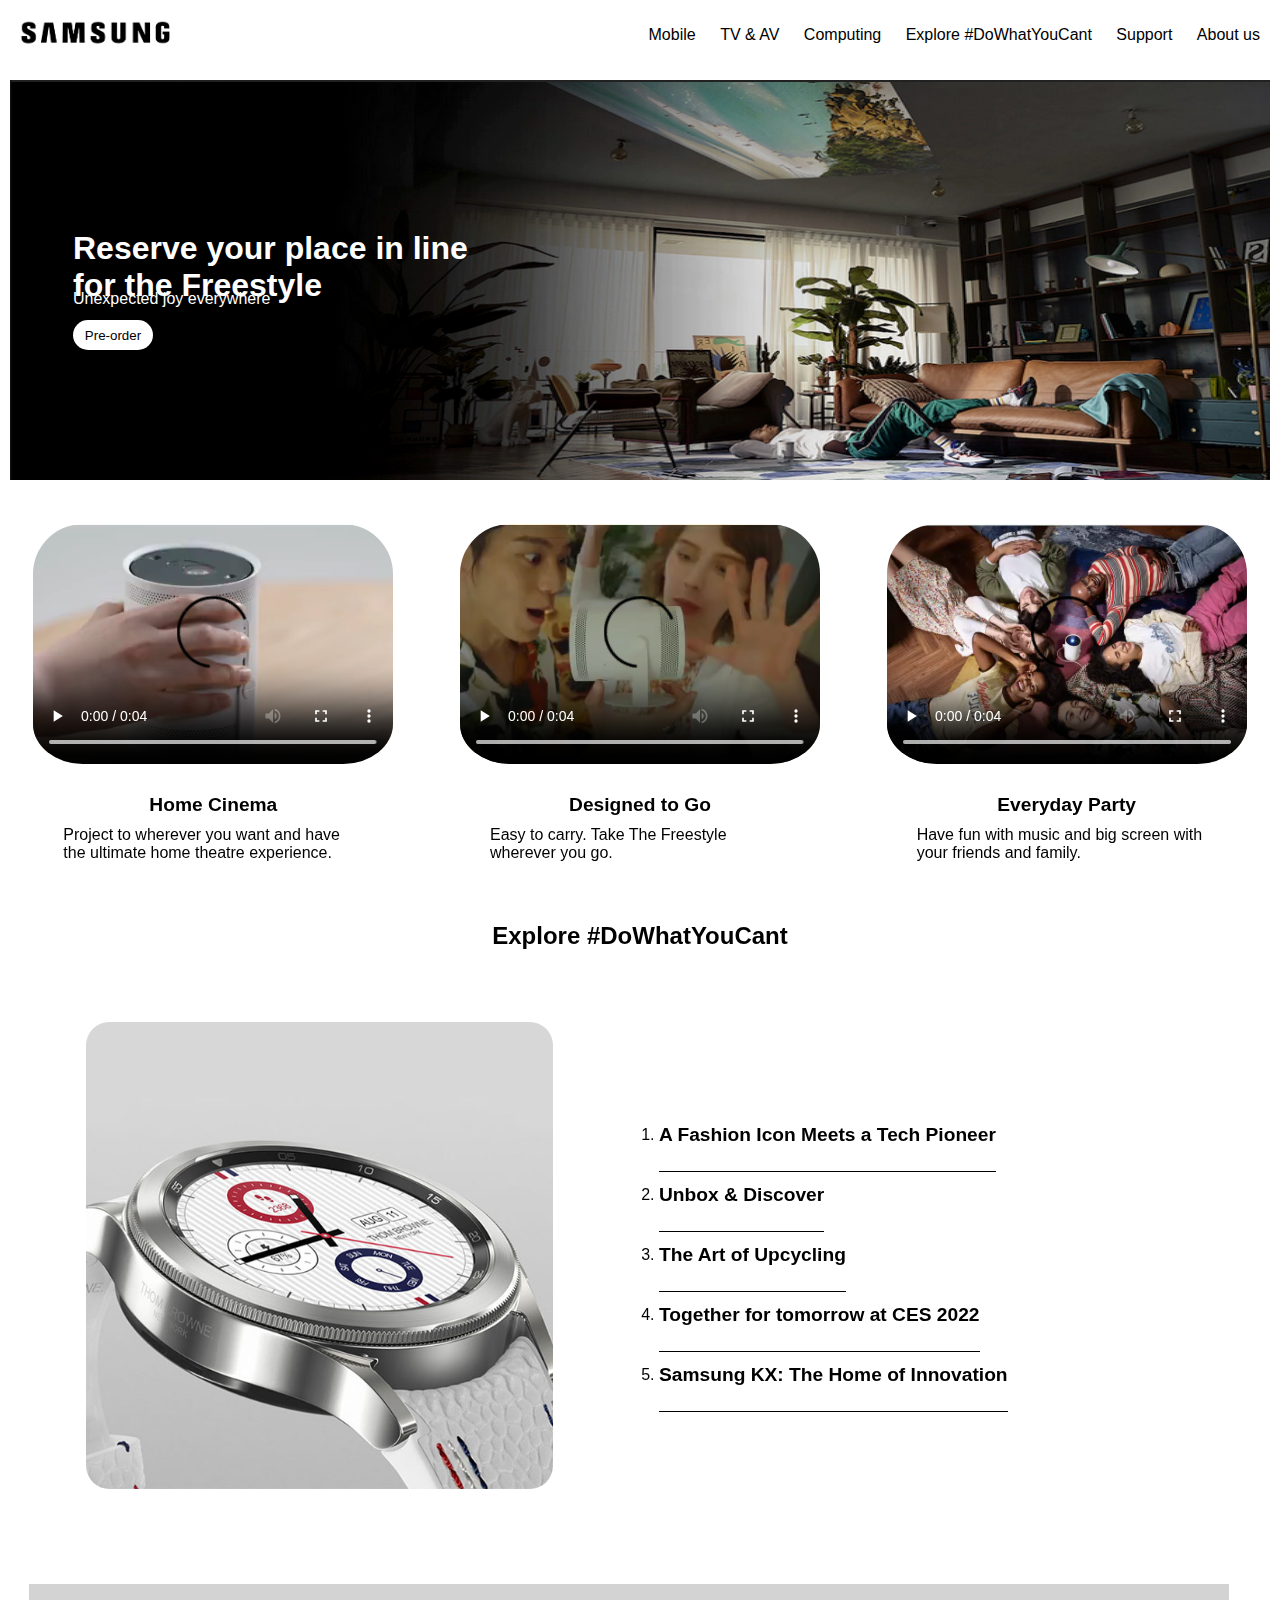
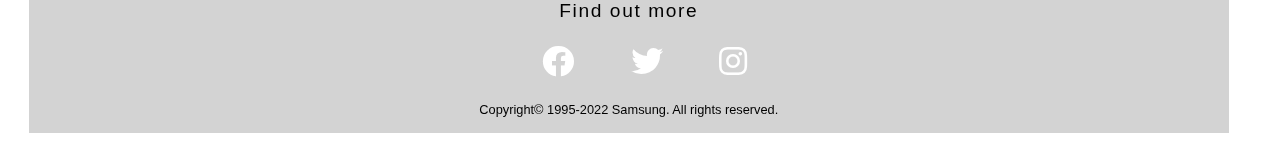
==== index.html @ c3f85ea2 "Agregano pagina por primera vez" ====
<!DOCTYPE html>
<html lang="en">
  <head>
    <meta charset="UTF-8" />
    <meta http-equiv="X-UA-Compatible" content="IE=edge" />
    <meta name="viewport" content="width=device-width, initial-scale=1.0" />
    <link rel="stylesheet" href="css/style.css" />
    <!--Font Awesome-->
    <link
      rel="stylesheet"
      href="https://cdnjs.cloudflare.com/ajax/libs/font-awesome/5.15.4/css/all.min.css"
      integrity="sha512-1ycn6IcaQQ40/MKBW2W4Rhis/DbILU74C1vSrLJxCq57o941Ym01SwNsOMqvEBFlcgUa6xLiPY/NS5R+E6ztJQ=="
      crossorigin="anonymous"
      referrerpolicy="no-referrer"
    />
<!--Google Font-->
    <link href="https://fonts.googleapis.com/css2?family=Open+Sans:wght@300;400;700&display=swap" rel="stylesheet">

    <!-- Fav Icon-->
    <link
      rel="shortcut icon"
      href="images/favicon_samsung.png"
      type="image/x-icon"
    />
    <title>Samsung UK</title>
  </head>
  <body>
    <!--Header-->
    <header>
        <a href="index.html">
          <img
            src="images/samsung_logo.png"
            alt="samsung logo"
        /></a>
      </p>
      <!--Nav Bar-->
      <nav>
        <ul> 
          <li><a href="../pages/mobile.html" target="_blank">Mobile</a></li>
          <li><a href="../pages/TV&AV.html " target="_blank">TV & AV</a></li>
          <li><a href="../pages/computing.html" target="_blank">Computing</a></li>
          <li><a href="../pages/explore.html" target="_blank">Explore #DoWhatYouCant</a></li>
          <li><a href="../pages/support.html" target="_blank">Support</a></li>
          <li><a href="../pages/aboutus.html" target="_blank">About us</a></li>
        </ul>
      </nav>
    </header>
    <!--Main content-->
    <main>
      <section class="hero__image">
         <img class="kv_img"
          src="images/Main_KV_Home.png"
          alt="The Freestyle projects a film on
        the ceiling of a man's living room. He watches the film laying down on the
        floor"
        />
        <h1>Reserve your place in line <br> for the Freestyle</h1>
        <p>Unexpected joy everywhere</p>
        <button> <a href="#" target="_blank">Pre-order</a></button>
      </section>
    <!--Section 2-->
    <section>
      <div id="cards">
        <div class="card">
          <video controls autoplay loop class="img-card">
            <source src="videos/The-freestyle-Home1.mp4" alt="freestyle video">
          </video>
          <h3>Home Cinema</h3>
          <p>Project to wherever you want and have the ultimate
            home theatre experience.</p>
        </div>
        <div class="card">
          <video controls autoplay loop class="img-card">
          <source src="videos/The-freestyle-Home.mp4" alt="freestyle image 2"> <code>video</code>
        </video>
          <h3>Designed to Go</h3>
          <p>Easy to carry. Take The Freestyle wherever you go.</p>
        </div>
        <div class="card">
          <video controls autoplay loop class="img-card">
            <source src="videos/The-freestyle-Home3.mp4" alt="freestyle image 3"> 
          </video>
          <h3>Everyday Party</h3>
          <p>Have fun with music and big screen with
            your friends and family.</p>
        </div>
      </div>
    </section>

     <!--Section 3-->
    <section class="galaxy-watch_title" id="galaxy-watch">
      <h2>Explore #DoWhatYouCant</h2>
<div class="row">
  <div class="col galaxy-watch_section">
    <img class="galaxy_img"
      src="images/Galaxy_watch.jpg"
      alt="Galaxy watch"
    />
</div>
        <div class=" col galaxy-watch_list">
          <div class="row">
            <ol>
              <li><a href="#">A Fashion Icon Meets a Tech Pioneer</a></li>
              <li><a href="#">Unbox & Discover</a></li>
              <li><a href="#">The Art of Upcycling</a></li>
              <li><a href="#">Together for tomorrow at CES 2022</a></li>
              <li><a href="#">Samsung KX: The Home of Innovation</a></li>
            </ol>
          </div>
        </div>
      </div>
    </section>
  </main>
      <!--Footer-->
      <footer class="col footer">
        <div class="footer-conteiner">
          <h3>Find out more</h3>
          <a href="#" target="blank"><i class="fab fa-facebook"></i></a>
          <a href="#" target="blank"><i class="fab fa-twitter"></i></i></a>
          <a href="#"target="blank"><i class="fab fa-instagram"></i></i></a>
          <p>Copyright© 1995-2022 Samsung. All rights reserved.</p>
        </div>
        <div class="copyright-text">
        
        </div>
    </footer>
  </body>
</html>
---- css/style.css ----
* {
  margin: 0;
  padding: 0%;
  box-sizing: border-box;
}

html {
  font-size: 62, 5%;
}

body {
  font-family: "Open+Sans", sans-serif;
}

header a img {
  width: 150px;
  height: 100x;
  margin: 10px;
}

header {
  display: flex;
  align-items: center;
  justify-content: space-between;
  padding: 10px;
  position: relative;
}

nav ul li {
  display: inline-block;
  padding: 10px;
  list-style: none;
  line-height: 30px;
}

nav ul li a {
  color: black;
  text-decoration: none;
}

nav ul li a:hover {
  font-weight: bold;
}

.hero__image {
  position: relative;
  margin: 10px;
  padding-bottom: 20px;
}

.kv_img {
  width: 100%;
  height: 400px;
}

.hero__image h1 {
  position: absolute;
  font-weight: 700;
  color: white;
  font-style: 2rem;
  top: 150px;
  left: 5%;
}
.hero__image p {
  position: absolute;
  font-style: 1rem;
  color: white;
  top: 210px;
  left: 5%;
}

.hero__image button {
  position: absolute;
  top: 240px;
  left: 5%;
  width: 80px;
  height: 30px;
  font-weight: 800;
  font-family: "open-sans", sans-serif;
  border-radius: 40px;
  border: none;
  background-color: white;
  transition: all 0.5s ease;
}

.hero__image button a {
  font-weight: normal;
  color: black;
  list-style: none;
  text-decoration: none;
}
.hero__image button a:hover {
  font-weight: 800;
  color: white;
}

.hero__image button:hover {
  background-color: #505050;
}

#cards {
  display: flex;
  justify-content: space-around;
  padding-bottom: 50px;
}
.card {
  display: flex;
  flex-direction: column;
  align-items: center;
  align-content: space-around;
  margin: 10px;
  width: 300px;
}

.img-card {
  width: 360px;
  height: 250px;
  object-fit: cover;
  border-radius: 50px;
  overflow: hidden;
  padding-bottom: 10px;
}

.card h3 {
  font-family: "Open+Sans", sans-serif;
  font-weight: 700;
  font-size: 1.2em;
  padding-top: 20px;
  padding-bottom: 10px;
}

.card h3 p {
  font-family: "Open+Sans", sans-serif;
  font-weight: 100;
  font-size: 1em;
  text-align: center;
  text-align: justify;
}

/* section 3 */

.galaxy-watch_title h2 {
  text-align: center;
  padding-bottom: 5px;
  vertical-align: middle;
}

.galaxy-watch_section {
  display: flex;
  position: relative;
  height: 600px;
  padding: 0.5em;
}

.galaxy_img {
  height: 80%;
  border-radius: 5%;
  animation: from-left 4s ease;
}

.galaxy-watch_list {
  flex-direction: column;
  line-height: 60px;
  padding-left: 20px;
}

ol li a {
  position: absolute;
  align-items: flex-start;
  text-decoration: none;
  color: black;
  font-weight: 600;
  font-size: 1.2em;
}

ol li a:hover {
  font-weight: lighter;
}
.row {
  display: flex;
  justify-content: space-between;
  align-items: center;
}

.col {
  width: 100%;
  flex-direction: column;
  flex-wrap: nowrap;
  align-content: center;
  justify-content: center;
  align-items: center;
}

.row li a {
  padding-bottom: 6px;
  border-bottom: solid 0.5px black;
}

/* ANIMATION */
@keyframes from-left {
  0% {
    opacity: 0;
    transform: translateX(-80px);
  }
  100% {
    opacity: 1;
    transform: translateX(0px);
  }
}

/* Footer */

.footer {
  width: 1200px;
  background-color: lightgray;
  padding-top: 0em;
  text-align: center;
  padding: 1rem;
  margin: 1.8rem;
}

.footer h3 {
  letter-spacing: 0.1rem;
  text-align: center;
  padding-bottom: 0.8rem;
  font-family: "Open+Sans", sans-serif;
  font-size: 1.2rem;
  font-weight: 500;
}
.footer a i {
  color: white;
  font-size: 2em;
  margin-left: 1em;
  align-items: center;
  padding: 10px;
}

.footer p {
  text-align: center;
  font-weight: lighter;
  font-size: 0.8em;
  padding-top: 15px;
}

.footer-conteiner i:hover {
  color: #202020;
}

/*  Explore page*/

.title_explore {
  text-align: center;
  font-weight: 500;
  margin: 1rem;
  padding: 1.5rem;
  font-size: 1.5rem;
}

.grid_deals {
  display: grid;
  background-color: #efefef;
  grid-template-areas:
    "Big_Tile Products Watch"
    "Big_Tile Home_appliences Soundbar";
  grid-template-columns: 2fr 1fr 1fr;
  grid-template-rows: 2fr 1fr;
  border-radius: 10px;
  height: 550px;
  margin: 40px;
  justify-items: center;
  align-items: center;
}
section .grid_deals {
  padding: 2rem;
}

.grid_units {
  padding: 5px;
  justify-self: center;
}

.grid_units:hover {
  -webkit-transform: scale(1.2);
  transform: scale(1.2);
}

#Big_Tile {
  grid-area: Big_Tile;
}

#Big_Tile .grid_title {
  padding-top: 3rem;
}

#Products {
  grid-area: Products;
}

#Watch {
  grid-area: Watch;
}

#Home_appliences {
  grid-area: Home_appliences;
}

#Soundbar {
  grid-area: Soundbar;
}

#Big_Tile img {
  width: 500px;
  border-radius: 5px;
}

.grid_title {
  text-align: center;
  text-decoration: none;
  font-weight: 700;
  font-size: 0.9rem;
}
/* PAGE support */

.contactus_form {
  width: 400px;
  padding: 10px;
  margin: auto;
  font-family: "Open+Sans", sans-serif;
  border-radius: 2px;
  background-color: #efefef;
}

.contactus_form h3 {
  font-size: 1.5rem;
  margin-bottom: 15px;
  font-weight: 700;
  padding-top: 10px;
  text-align: center;
}

.form-group {
  width: 100%;
  padding: 10px;
  margin-bottom: 5px;
}

.contactus_form p {
  padding: 15px 10px 0px 0px;
  margin-bottom: 5px;
}

.form_unit {
  padding: 10px 10px 10px 0px;
  margin-bottom: 5px;
}

.support_title h1 {
  text-align: center;
  padding: 3rem;
}

.button_item {
  padding: 0.4rem 0.6rem;
  background-color: #202020;
  color: white;
  border-radius: 4px;
  font-size: 0.8rem;
  transition: all 0.5s ease;
}

.button_item:hover {
  background-color: white;
  color: black;
}

/* ABOUT US*/

.container_aboutus {
  margin: 15px;
  padding: 10px;
}
.container_aboutus h1 {
  padding-bottom: 2rem;
}

.container_history {
  padding: 0.5rem;
  margin: 0.5rem;
  background-color: #d6eaf8;
}

.history_title {
  text-align: center;
  padding-bottom: 0.5rem;
  font-family: "Open+Sans", sans-serif;
}
.table_aboutus {
  padding-top: 3rem;
}

.us_items ul li {
  padding-bottom: 1rem;
}

table tr th {
  color: #2874a6;
}

/*Mobile*/

.container_carrousel {
  position: relative;
  margin: 20px;
  padding-bottom: 20px;
}

.kv_s22 {
  width: 100%;
}
.description {
  z-index: 1;
  position: absolute;
  top: 20%;
  right: 10%;
}

.preorder_button a {
  font-weight: normal;
  list-style: none;
  text-decoration: none;
  color: white;
}
.preorder_button {
  text-decoration: none;
  border: none;
  width: 100px;
  height: 35px;
  border-radius: 80px;
  background-color: black;
  transition: all 0.5s ease;
}

.preorder_button:hover {
  background-color: white;
  color: black;
}
.preorder_button a:hover {
  background-color: white;
  color: black;
}

.learnmore_button a {
  font-size: 0.9rem;
  font-weight: 600;
  color: black;
  background-color: transparent;
  text-decoration: underline;
}

.learnmore_button {
  text-decoration: none;
  border: none;
  padding-right: 3px;
}

.learnmore_button a:hover {
  font-weight: 900;
  background-color: white;
}

.description h1 {
  padding-bottom: 15px;
}

.description p {
  padding-bottom: 20px;
  font-weight: lighter;
}

/*TV SECTION*/

.tv_cards_container {
  display: flex;
  justify-content: space-around;
  margin: 20px;
  overflow: hidden;
}

.tv_cards {
  display: flex;
  flex-direction: column;
  align-content: space-around;
  margin: 20px;
  width: 350px;
  height: 450px;
  border: 1px solid grey;
  overflow: hidden;
  border-radius: 20px;
}

.tv_img_card:hover {
  -webkit-transform: scale(1.3);
  transform: scale(1.3);
}

.tv_img_card {
  object-fit: cover;
}

.tv_cards_container p {
  z-index: 1;
  text-align: center;
  color: white;
}

p .colour_change {
  color: black;
}
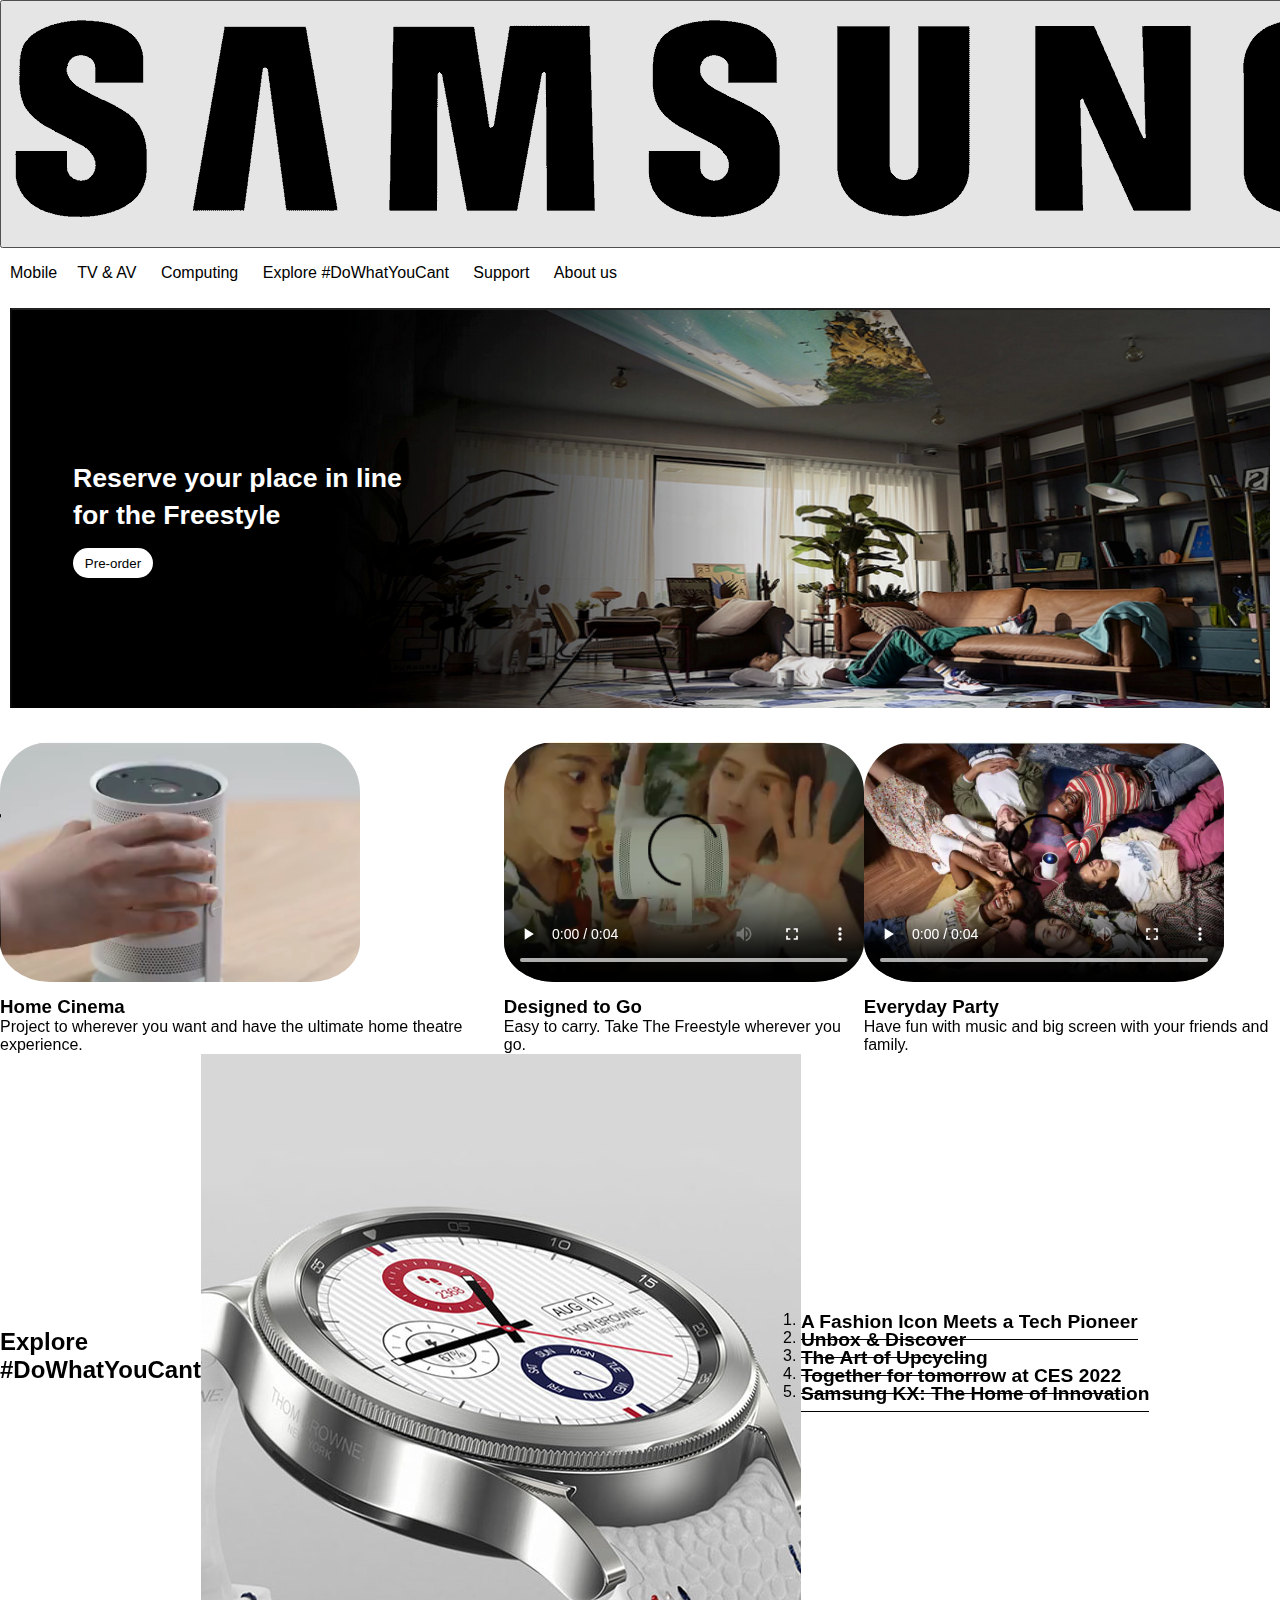
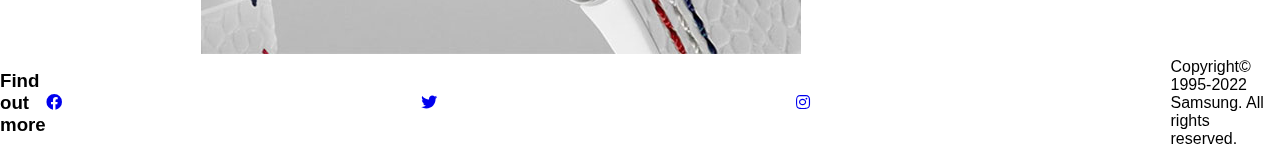
==== commit 589b42e9: "boostrap aplicado" ====
--- a/index.html
+++ b/index.html
@@ -5,6 +5,8 @@
     <meta http-equiv="X-UA-Compatible" content="IE=edge" />
     <meta name="viewport" content="width=device-width, initial-scale=1.0" />
     <link rel="stylesheet" href="css/style.css" />
+    <!-- CSS only -->
+<link href="https://cdn.jsdelivr.net/npm/bootstrap@5.1.3/dist/css/bootstrap.min.css" rel="stylesheet" integrity="sha384-1BmE4kWBq78iYhFldvKuhfTAU6auU8tT94WrHftjDbrCEXSU1oBoqyl2QvZ6jIW3" crossorigin="anonymous">
     <!--Font Awesome-->
     <link
       rel="stylesheet"
@@ -26,42 +28,68 @@
   </head>
   <body>
     <!--Header-->
+    <!--<div class="container">
+      <div class="row">
+        <div class="col-sm-4">
     <header>
         <a href="index.html">
           <img
             src="images/samsung_logo.png"
             alt="samsung logo"
         /></a>
-      </p>
-      <!--Nav Bar-->
-      <nav>
-        <ul> 
-          <li><a href="../pages/mobile.html" target="_blank">Mobile</a></li>
-          <li><a href="../pages/TV&AV.html " target="_blank">TV & AV</a></li>
-          <li><a href="../pages/computing.html" target="_blank">Computing</a></li>
-          <li><a href="../pages/explore.html" target="_blank">Explore #DoWhatYouCant</a></li>
-          <li><a href="../pages/support.html" target="_blank">Support</a></li>
-          <li><a href="../pages/aboutus.html" target="_blank">About us</a></li>
-        </ul>
+      </div>-->
+<!--Nav Bar boostrap-->
+      <nav class="navbar navbar-expand-lg navbar-light" class="col-sm-4">
+          <button class="navbar-toggler" type="button" data-bs-toggle="collapse" data-bs-target="#navbarSupportedContent">
+            <span class="navbar-toggler-icon" href="index.html">
+              <img
+                src="images/samsung_logo.png"
+                alt="samsung logo"
+            /></span>
+          </button>
+          <div class="collapse navbar-collapse" id="navbarSupportedContent">
+            <ul class="navbar-nav me-auto mb-2 mb-lg-0">
+              <li class="nav-item">
+                <a class="nav-link" href="../pages/mobile.html">Mobile</a>
+              <li class="nav-item">
+                <a class="nav-link" href="../pages/TV&AV.html">TV & AV</a>
+              </li>
+              <li class="nav-item">
+                <a class="nav-link" href="../pages/computing.html">Computing</a>
+              </li>
+              <li class="nav-item">
+                <a class="nav-link" href="../pages/explore.html">Explore #DoWhatYouCant</a>
+              </li>
+              <li class="nav-item">
+                <a class="nav-link" href="../pages/support.html">Support</a>
+              </li>
+              <li class="nav-item">
+                <a class="nav-link" href="../pages/aboutus.html">About us</a>
+              </li>
+
+            </ul>
+          </div>
+        </div>
       </nav>
+    </div>
+    </div>
     </header>
     <!--Main content-->
     <main>
       <section class="hero__image">
-         <img class="kv_img"
+         <img class="kv_img" class="img-fluid"
           src="images/Main_KV_Home.png"
           alt="The Freestyle projects a film on
         the ceiling of a man's living room. He watches the film laying down on the
         floor"
         />
-        <h1>Reserve your place in line <br> for the Freestyle</h1>
-        <p>Unexpected joy everywhere</p>
+        <h1><small>Reserve your place in line <br> for the Freestyle</small></h1>
         <button> <a href="#" target="_blank">Pre-order</a></button>
       </section>
     <!--Section 2-->
-    <section>
-      <div id="cards">
-        <div class="card">
+    <section class="container">
+        <div class="row">
+        <div class="col-sm-4">
           <video controls autoplay loop class="img-card">
             <source src="videos/The-freestyle-Home1.mp4" alt="freestyle video">
           </video>
@@ -69,14 +97,14 @@
           <p>Project to wherever you want and have the ultimate
             home theatre experience.</p>
         </div>
-        <div class="card">
+        <div class="col-sm-4">
           <video controls autoplay loop class="img-card">
           <source src="videos/The-freestyle-Home.mp4" alt="freestyle image 2"> <code>video</code>
         </video>
           <h3>Designed to Go</h3>
           <p>Easy to carry. Take The Freestyle wherever you go.</p>
         </div>
-        <div class="card">
+        <div class="col-sm-4">
           <video controls autoplay loop class="img-card">
             <source src="videos/The-freestyle-Home3.mp4" alt="freestyle image 3"> 
           </video>
@@ -88,42 +116,42 @@
     </section>
 
      <!--Section 3-->
-    <section class="galaxy-watch_title" id="galaxy-watch">
-      <h2>Explore #DoWhatYouCant</h2>
-<div class="row">
-  <div class="col galaxy-watch_section">
-    <img class="galaxy_img"
-      src="images/Galaxy_watch.jpg"
-      alt="Galaxy watch"
-    />
-</div>
-        <div class=" col galaxy-watch_list">
-          <div class="row">
-            <ol>
-              <li><a href="#">A Fashion Icon Meets a Tech Pioneer</a></li>
-              <li><a href="#">Unbox & Discover</a></li>
-              <li><a href="#">The Art of Upcycling</a></li>
-              <li><a href="#">Together for tomorrow at CES 2022</a></li>
-              <li><a href="#">Samsung KX: The Home of Innovation</a></li>
-            </ol>
-          </div>
+    <section class="container">
+      <div class="row">
+        <h2>Explore #DoWhatYouCant</h2>
+        <div class="col">
+            <img
+              src="images/Galaxy_watch.jpg"
+              alt="Galaxy watch"
+            />
         </div>
+                <div class=" col">
+                    <ol>
+                      <li><a href="#">A Fashion Icon Meets a Tech Pioneer</a></li>
+                      <li><a href="#">Unbox & Discover</a></li>
+                      <li><a href="#">The Art of Upcycling</a></li>
+                      <li><a href="#">Together for tomorrow at CES 2022</a></li>
+                      <li><a href="#">Samsung KX: The Home of Innovation</a></li>
+                    </ol>
+                  </div>
+              </div>
+            </section>
       </div>
-    </section>
   </main>
       <!--Footer-->
-      <footer class="col footer">
-        <div class="footer-conteiner">
+      <footer class="container">
+        <div class="row">
           <h3>Find out more</h3>
-          <a href="#" target="blank"><i class="fab fa-facebook"></i></a>
-          <a href="#" target="blank"><i class="fab fa-twitter"></i></i></a>
-          <a href="#"target="blank"><i class="fab fa-instagram"></i></i></a>
+          <div class="col"><a href="#" target="blank"><i class="fab fa-facebook"></i></a></div>
+          <div class="col"><a href="#" target="blank"><i class="fab fa-twitter"></i></i></a></div>
+          <div class="col"><a href="#"target="blank"><i class="fab fa-instagram"></i></i></a></div>
           <p>Copyright© 1995-2022 Samsung. All rights reserved.</p>
         </div>
         <div class="copyright-text">
         
         </div>
-    </footer>
+    </footer><!-- JavaScript Bundle with Popper -->
+    <script src="https://cdn.jsdelivr.net/npm/bootstrap@5.1.3/dist/js/bootstrap.bundle.min.js" integrity="sha384-ka7Sk0Gln4gmtz2MlQnikT1wXgYsOg+OMhuP+IlRH9sENBO0LRn5q+8nbTov4+1p" crossorigin="anonymous"></script>
   </body>
 </html>
 
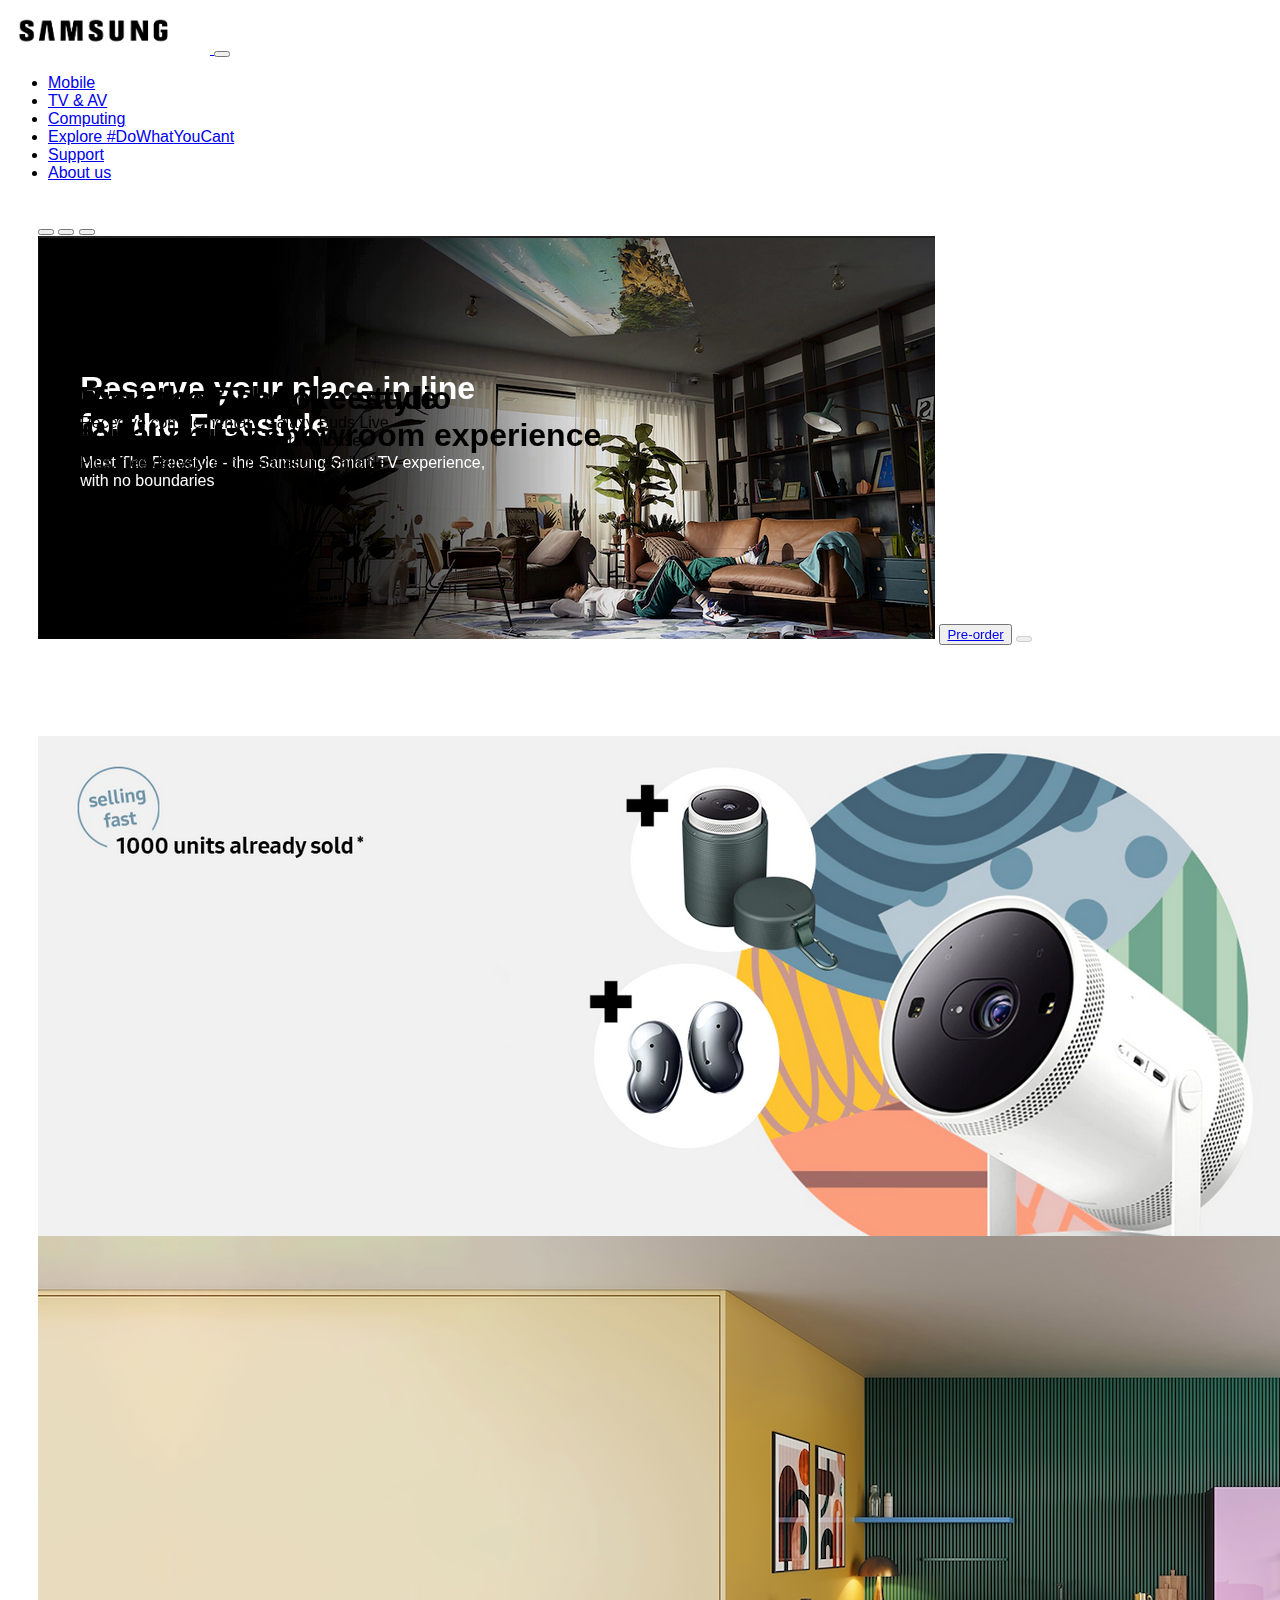
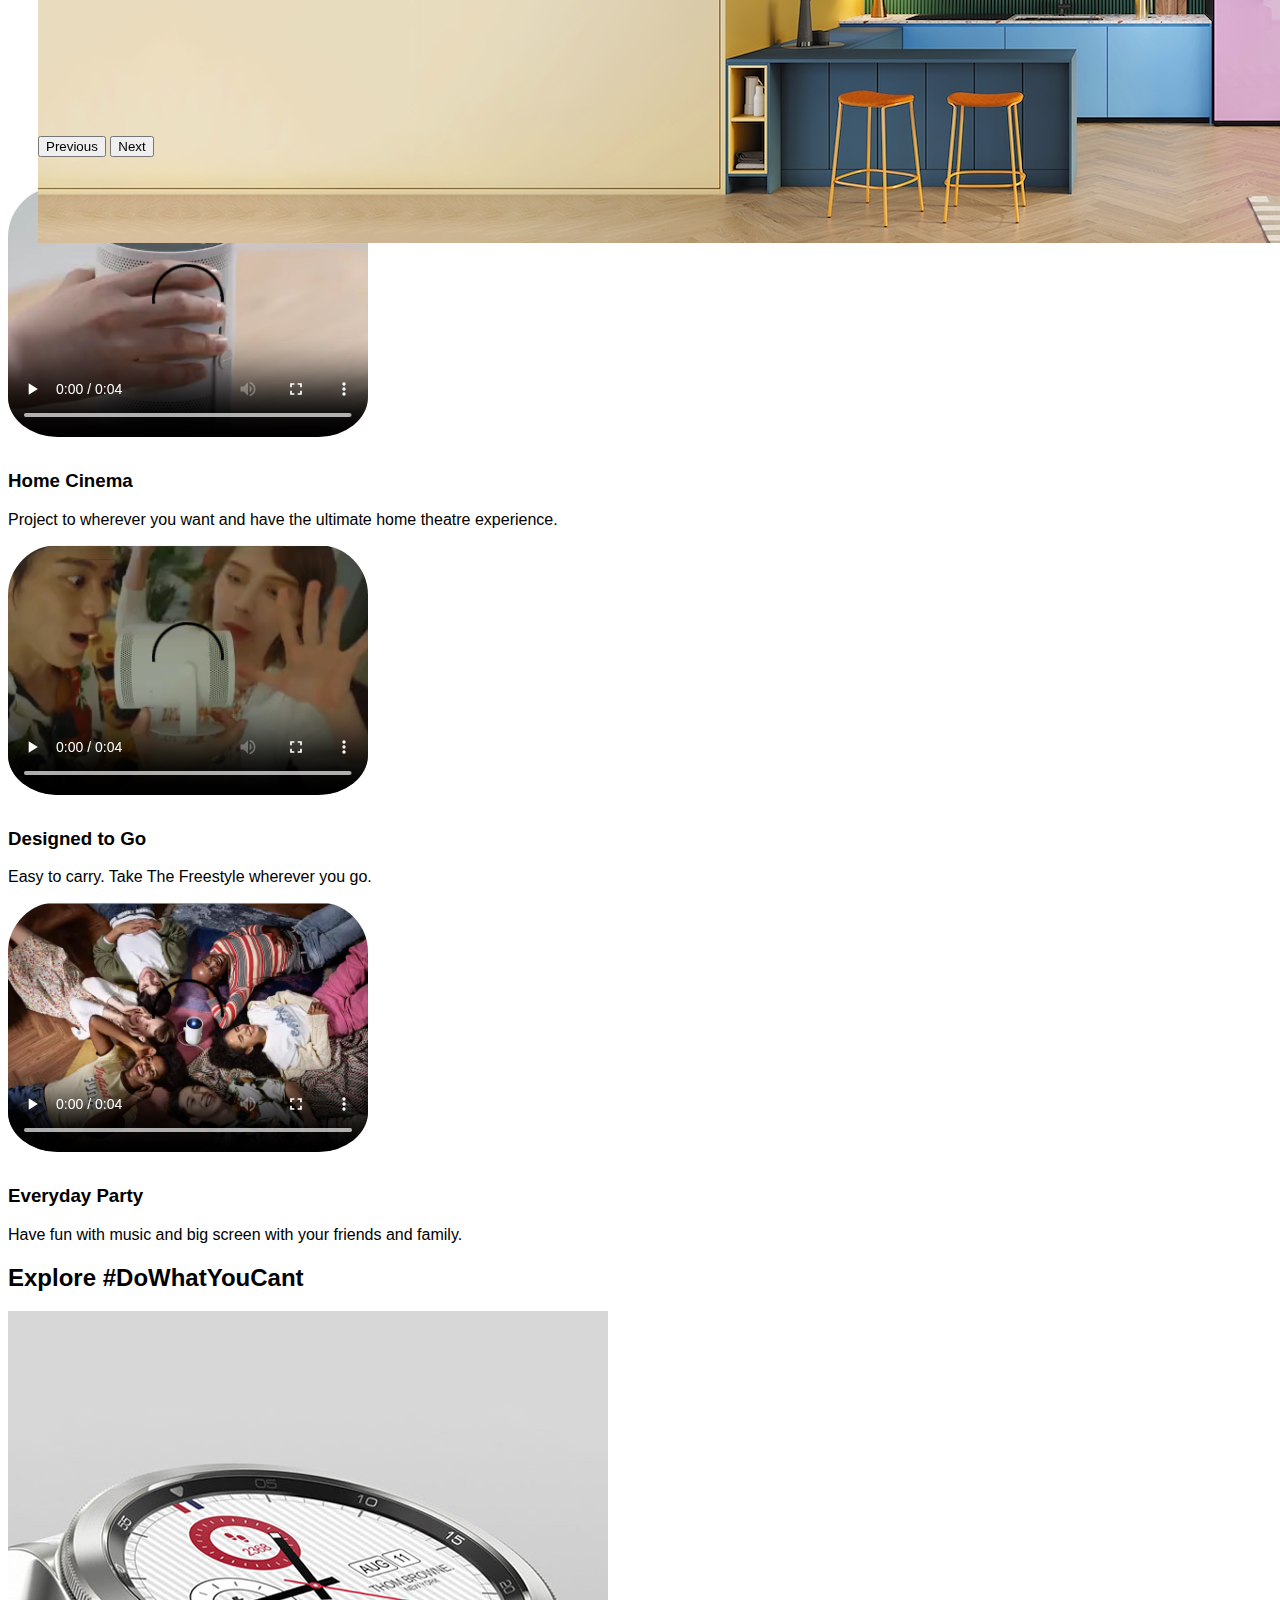
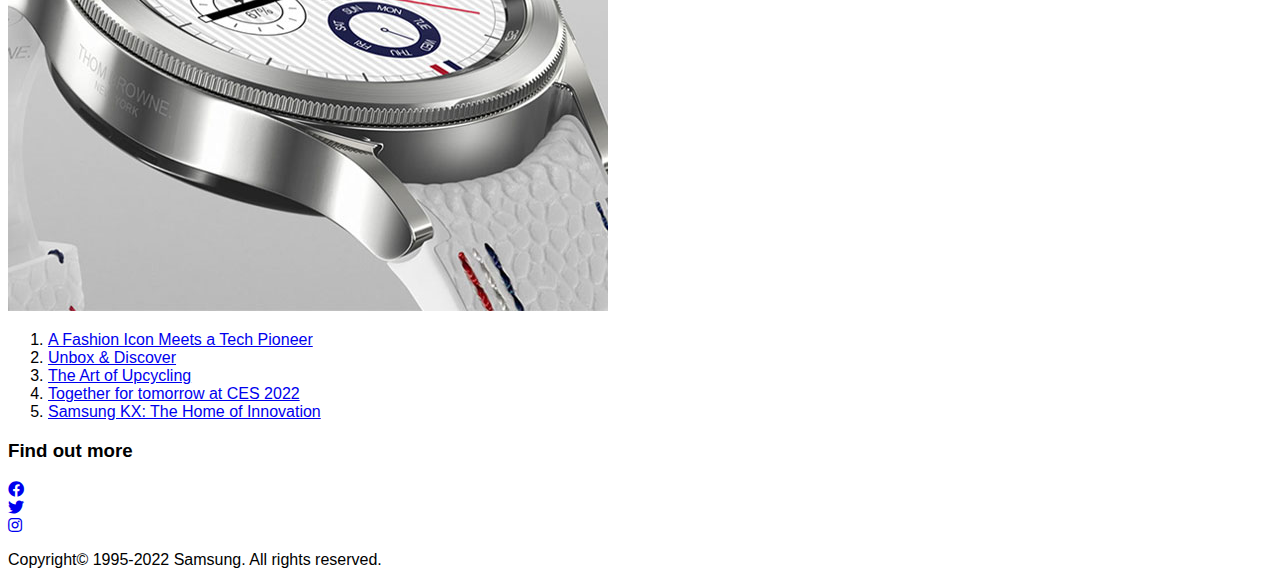
==== commit ddb6f39a: "carrousel added" ====
--- a/index.html
+++ b/index.html
@@ -39,14 +39,15 @@
         /></a>
       </div>-->
 <!--Nav Bar boostrap-->
-      <nav class="navbar navbar-expand-lg navbar-light" class="col-sm-4">
-          <button class="navbar-toggler" type="button" data-bs-toggle="collapse" data-bs-target="#navbarSupportedContent">
-            <span class="navbar-toggler-icon" href="index.html">
-              <img
-                src="images/samsung_logo.png"
-                alt="samsung logo"
-            /></span>
-          </button>
+<nav class="navbar navbar-expand-lg navbar-light">
+  <a class="navbar-brand" href="index.html">
+      <img
+        src="images/samsung_logo.png"
+        alt="samsung logo"/>
+      </a>
+    <button class="navbar-toggler" type="button" data-bs-toggle="collapse" data-bs-target="#navbarSupportedContent">
+      <span class="navbar-toggler-icon"></span>
+    </button>
           <div class="collapse navbar-collapse" id="navbarSupportedContent">
             <ul class="navbar-nav me-auto mb-2 mb-lg-0">
               <li class="nav-item">
@@ -66,7 +67,6 @@
               <li class="nav-item">
                 <a class="nav-link" href="../pages/aboutus.html">About us</a>
               </li>
-
             </ul>
           </div>
         </div>
@@ -76,6 +76,42 @@
     </header>
     <!--Main content-->
     <main>
+       <!--Carousel-->
+       <div id="carouselExampleIndicators" class="carousel slide" data-bs-ride="carousel">
+        <div class="carousel-indicators">
+          <button type="button" data-bs-target="#carouselExampleIndicators" data-bs-slide-to="0" class="active" aria-current="true" aria-label="Slide 1"></button>
+          <button type="button" data-bs-target="#carouselExampleIndicators" data-bs-slide-to="1" aria-label="Slide 2"></button>
+          <button type="button" data-bs-target="#carouselExampleIndicators" data-bs-slide-to="2" aria-label="Slide 3"></button>
+        </div>
+        <div class="carousel-inner">
+          <div class="carousel-item active">
+            <img src="images/Main_KV_Home.png" class="d-block w-100" alt="...">
+            <h1>Reserve your place in line <br> for the Freestyle</h1>
+            <p class="p_white">Meet The Freestyle - the Samsung Smart TV experience,<br> with no boundaries</p>
+            <button class="button button_Main_KV"><a href="#" target="_blank">Pre-order</a></button>
+            <button type="button" class="btn-close" disabled aria-label="Close"></button>
+          </div>
+          <div class="carousel-item">
+            <img src="images/Image_kv2.png" class="d-block w-100" alt="...">
+            <h3>Pre order The Freestyle</h3>
+            <p class="p_kv2_black">Rececive complementary Galaxy Buds Live.<br> Plus, claim a complimantary travel case.</p>
+          </div>
+          <div class="carousel-item">
+            <img src="images/Image_kv3.jpg" class="d-block w-100" alt="...">
+            <h3>Visit the Bespoke studio <br> for a virtual showroom experience</h3>
+            <p class="p_kv3_black">Plus, free delivery and installation available.</p>
+          </div>
+        </div>
+        <button class="carousel-control-prev" type="button" data-bs-target="#carouselExampleIndicators" data-bs-slide="prev">
+          <span class="carousel-control-prev-icon" aria-hidden="true"></span>
+          <span class="visually-hidden">Previous</span>
+        </button>
+        <button class="carousel-control-next" type="button" data-bs-target="#carouselExampleIndicators" data-bs-slide="next">
+          <span class="carousel-control-next-icon" aria-hidden="true"></span>
+          <span class="visually-hidden">Next</span>
+        </button>
+      </div>
+      <!--
       <section class="hero__image">
          <img class="kv_img" class="img-fluid"
           src="images/Main_KV_Home.png"
@@ -85,7 +121,7 @@
         />
         <h1><small>Reserve your place in line <br> for the Freestyle</small></h1>
         <button> <a href="#" target="_blank">Pre-order</a></button>
-      </section>
+      </section>-->
     <!--Section 2-->
     <section class="container">
         <div class="row">
--- a/css/style.css
+++ b/css/style.css
@@ -1,8 +1,8 @@
-* {
+/* {
   margin: 0;
   padding: 0%;
   box-sizing: border-box;
-}
+} */
 
 html {
   font-size: 62, 5%;
@@ -12,13 +12,14 @@
   font-family: "Open+Sans", sans-serif;
 }
 
-header a img {
+.navbar-brand img {
   width: 150px;
   height: 100x;
   margin: 10px;
-}
-
-header {
+  padding-right: 2rem;
+}
+
+/*header {
   display: flex;
   align-items: center;
   justify-content: space-between;
@@ -40,32 +41,59 @@
 
 nav ul li a:hover {
   font-weight: bold;
-}
-
-.hero__image {
+}*/
+
+#carouselExampleIndicators {
   position: relative;
   margin: 10px;
   padding-bottom: 20px;
-}
-
-.kv_img {
+  padding: 20px;
+}
+
+.carousel-item {
   width: 100%;
-  height: 400px;
-}
-
-.hero__image h1 {
+  height: 500px;
+}
+
+.carousel-item h1 {
   position: absolute;
   font-weight: 700;
+  font-size: 2rem;
   color: white;
   font-style: 2rem;
   top: 150px;
   left: 5%;
 }
-.hero__image p {
+
+.carousel-item h3 {
+  position: absolute;
+  font-weight: 700;
+  font-size: 2rem;
+  color: black;
+  font-style: 2rem;
+  top: 150px;
+  left: 5%;
+}
+
+.carousel-item .p_white {
   position: absolute;
   font-style: 1rem;
   color: white;
-  top: 210px;
+  top: 240px;
+  left: 5%;
+}
+.carousel-item .p_kv2_black {
+  position: absolute;
+  font-style: 1rem;
+  color: black;
+  top: 200px;
+  left: 5%;
+}
+.carousel-item .p_kv3_black {
+  position: absolute;
+  font-style: 1rem;
+  color: black;
+  top: 240px;
   left: 5%;
 }
 
@@ -83,18 +111,18 @@
   transition: all 0.5s ease;
 }
 
-.hero__image button a {
+.carousel-item .button_Main_KV {
   font-weight: normal;
   color: black;
   list-style: none;
   text-decoration: none;
 }
-.hero__image button a:hover {
+.carousel-item .button_Main_KV a:hover {
   font-weight: 800;
   color: white;
 }
 
-.hero__image button:hover {
+.carousel-item .button_Main_KV:hover {
   background-color: #505050;
 }
 
@@ -137,7 +165,7 @@
   text-align: justify;
 }
 
-/* section 3 */
+/* section 3 
 
 .galaxy-watch_title h2 {
   text-align: center;
@@ -194,7 +222,7 @@
 .row li a {
   padding-bottom: 6px;
   border-bottom: solid 0.5px black;
-}
+} */
 
 /* ANIMATION */
 @keyframes from-left {
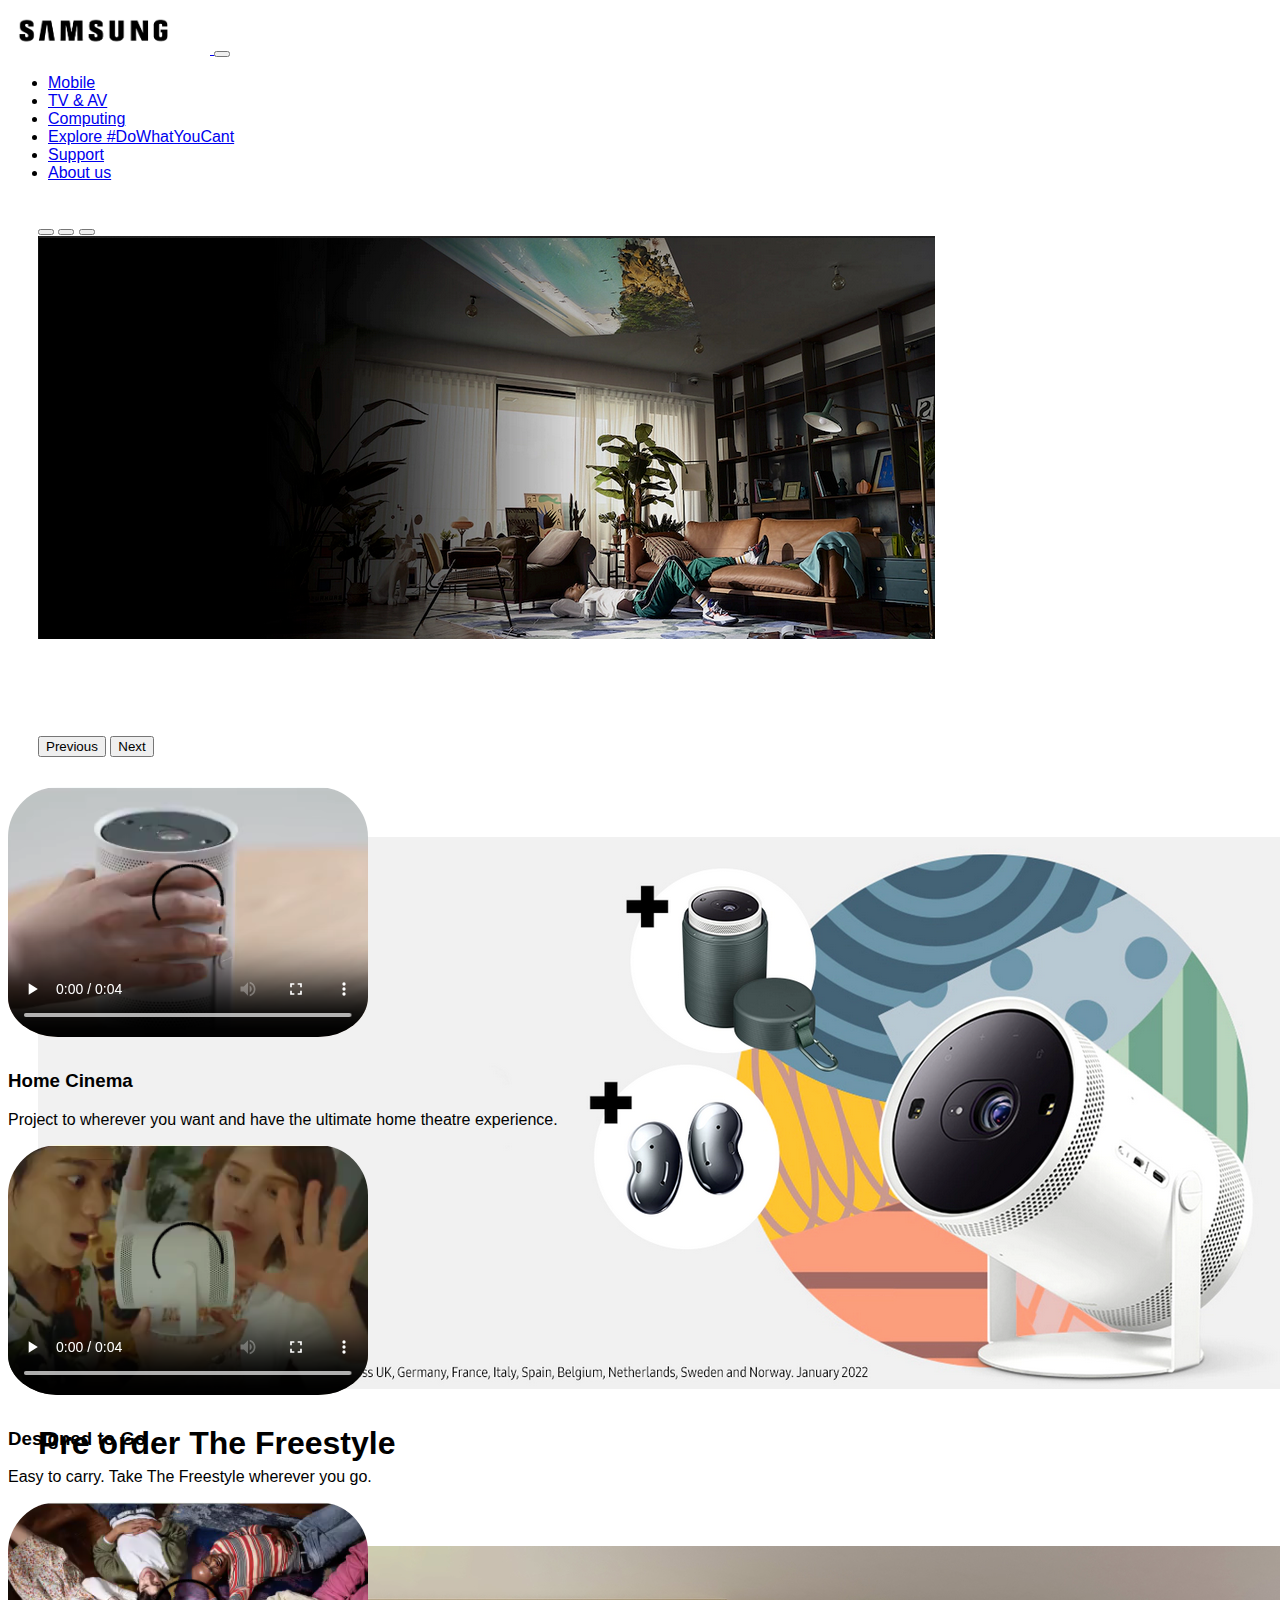
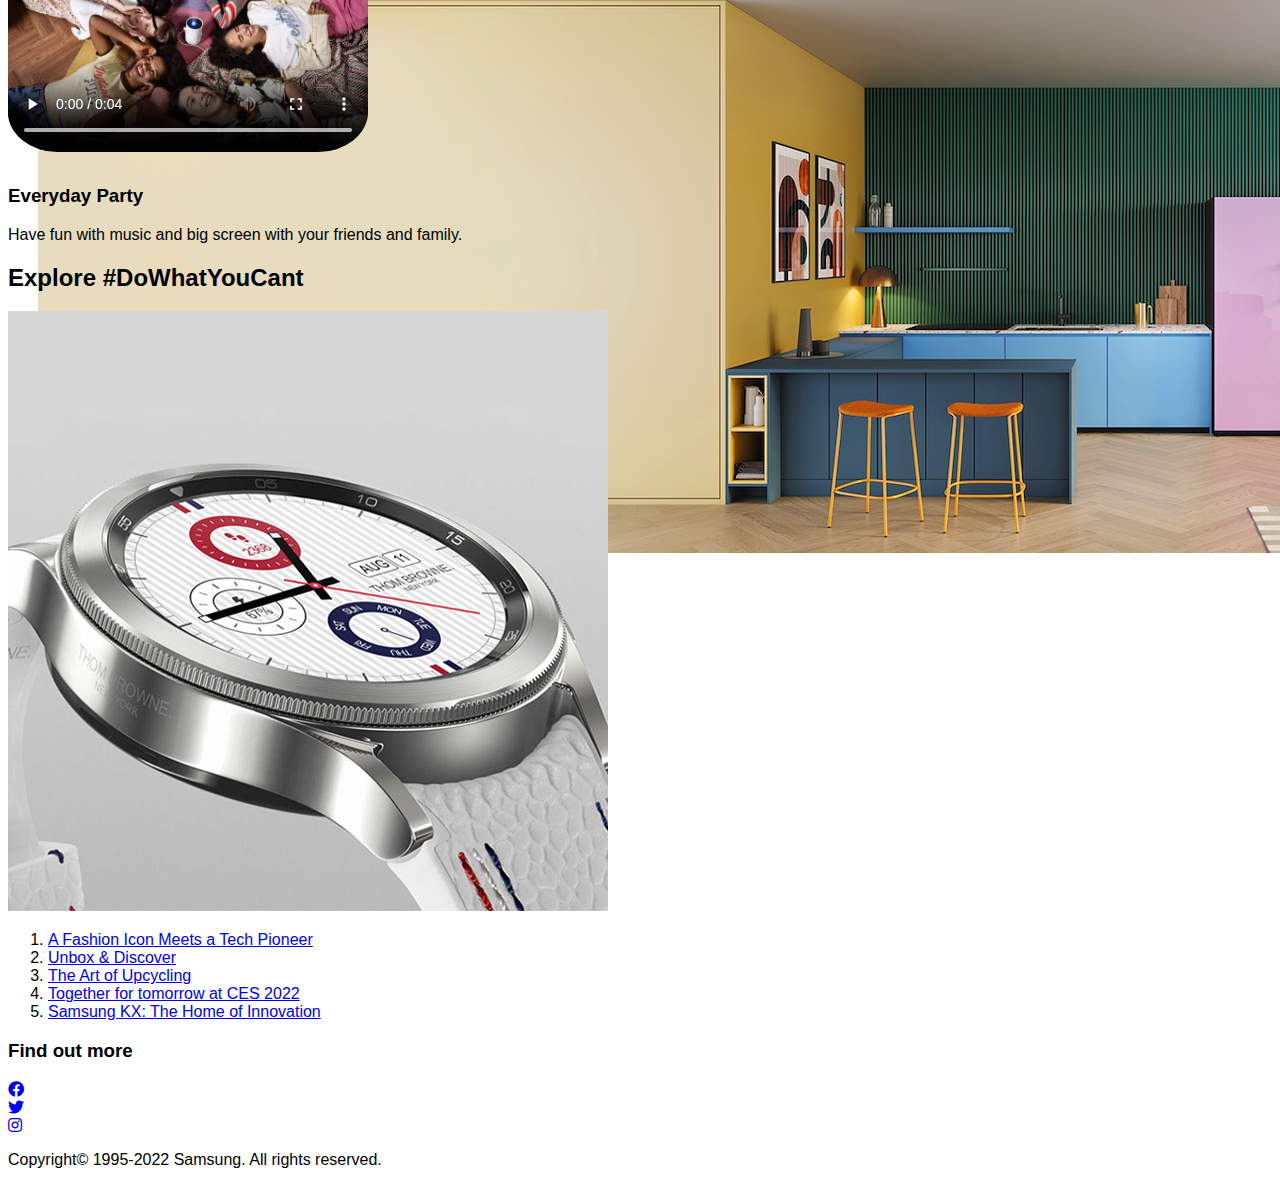
==== commit 02593c0d: "carousel update" ====
--- a/index.html
+++ b/index.html
@@ -39,7 +39,7 @@
         /></a>
       </div>-->
 <!--Nav Bar boostrap-->
-<nav class="navbar navbar-expand-lg navbar-light">
+<nav class="navbar navbar-expand-lg navbar-light p3">
   <a class="navbar-brand" href="index.html">
       <img
         src="images/samsung_logo.png"
@@ -76,8 +76,49 @@
     </header>
     <!--Main content-->
     <main>
-       <!--Carousel-->
-       <div id="carouselExampleIndicators" class="carousel slide" data-bs-ride="carousel">
+
+ <!--carroousel -->
+      <div id="carouselExampleCaptions" class="carousel slide pb-5" data-bs-ride="carousel">
+        <div class="carousel-indicators">
+          <button type="button" data-bs-target="#carouselExampleCaptions" data-bs-slide-to="0" class="active" aria-current="true"></button>
+          <button type="button" data-bs-target="#carouselExampleCaptions" data-bs-slide-to="1"></button>
+          <button type="button" data-bs-target="#carouselExampleCaptions" data-bs-slide-to="2"></button>
+        </div>
+        <div class="carousel-inner">
+          <div class="carousel-item active">
+            <img src="images/Main_KV_Home.png" class="d-block w-100" alt="...">
+            <div class="carousel-caption d-none d-md-block text-start">
+              <h1 class="fs-4 text">Reserve your place in line <br> for the Freestyle</h1>
+              <p class="p_white fs-6 text fw-lighter">Meet The Freestyle - the Samsung Smart TV experience,<br> with no boundaries</p>
+              <button> <a href="#" target="_blank">Pre-order</a></button>
+            </div>
+          </div>
+          <div class="carousel-item">
+            <img src="images/Image_kv2.png" class="d-block w-100" alt="...">
+            <div class="carousel-caption d-none d-md-block text-start">
+              <h3 class="fs-4 text">Pre order The Freestyle</h3>
+              <p class="fs-6 text fw-lighter text-dark">Rececive complementary Galaxy Buds Live.<br> Plus, claim a complimantary travel case.</p>
+            </div>
+          </div>
+          <div class="carousel-item">
+            <img src="images/Image_kv3.jpg" class="d-block w-100" alt="...">
+            <div class="carousel-caption d-none d-md-block text-start">
+              <h3 class="fs-4 text">Visit the Bespoke studio <br> for a virtual showroom experience</h3>
+              <p class="fs-6 text fw-lighter text-dark">Plus, free delivery and installation available.</p>
+            </div>
+          </div>
+        </div>
+        <button class="carousel-control-prev" type="button" data-bs-target="#carouselExampleCaptions" data-bs-slide="prev">
+          <span class="carousel-control-prev-icon" aria-hidden="true"></span>
+          <span class="visually-hidden">Previous</span>
+        </button>
+        <button class="carousel-control-next" type="button" data-bs-target="#carouselExampleCaptions" data-bs-slide="next">
+          <span class="carousel-control-next-icon" aria-hidden="true"></span>
+          <span class="visually-hidden">Next</span>
+        </button>
+      </div>
+       <!--Carousel
+       <div id="carouselExampleIndicators" class="carousel slide" data-bs-ride="carousel" px-3 py-3>
         <div class="carousel-indicators">
           <button type="button" data-bs-target="#carouselExampleIndicators" data-bs-slide-to="0" class="active" aria-current="true" aria-label="Slide 1"></button>
           <button type="button" data-bs-target="#carouselExampleIndicators" data-bs-slide-to="1" aria-label="Slide 2"></button>
@@ -88,8 +129,7 @@
             <img src="images/Main_KV_Home.png" class="d-block w-100" alt="...">
             <h1>Reserve your place in line <br> for the Freestyle</h1>
             <p class="p_white">Meet The Freestyle - the Samsung Smart TV experience,<br> with no boundaries</p>
-            <button class="button button_Main_KV"><a href="#" target="_blank">Pre-order</a></button>
-            <button type="button" class="btn-close" disabled aria-label="Close"></button>
+            <button class="button_Main_KV"><a href="#" target="_blank">Pre-order</a></button>
           </div>
           <div class="carousel-item">
             <img src="images/Image_kv2.png" class="d-block w-100" alt="...">
@@ -111,7 +151,7 @@
           <span class="visually-hidden">Next</span>
         </button>
       </div>
-      <!--
+    
       <section class="hero__image">
          <img class="kv_img" class="img-fluid"
           src="images/Main_KV_Home.png"
@@ -122,10 +162,11 @@
         <h1><small>Reserve your place in line <br> for the Freestyle</small></h1>
         <button> <a href="#" target="_blank">Pre-order</a></button>
       </section>-->
+
     <!--Section 2-->
     <section class="container">
         <div class="row">
-        <div class="col-sm-4">
+        <div class="col-sm-4 text-center">
           <video controls autoplay loop class="img-card">
             <source src="videos/The-freestyle-Home1.mp4" alt="freestyle video">
           </video>
@@ -133,14 +174,14 @@
           <p>Project to wherever you want and have the ultimate
             home theatre experience.</p>
         </div>
-        <div class="col-sm-4">
+        <div class="col-sm-4 text-center">
           <video controls autoplay loop class="img-card">
           <source src="videos/The-freestyle-Home.mp4" alt="freestyle image 2"> <code>video</code>
         </video>
           <h3>Designed to Go</h3>
           <p>Easy to carry. Take The Freestyle wherever you go.</p>
         </div>
-        <div class="col-sm-4">
+        <div class="col-sm-4 text-center">
           <video controls autoplay loop class="img-card">
             <source src="videos/The-freestyle-Home3.mp4" alt="freestyle image 3"> 
           </video>
@@ -154,7 +195,7 @@
      <!--Section 3-->
     <section class="container">
       <div class="row">
-        <h2>Explore #DoWhatYouCant</h2>
+        <h2 class=" text-center pt-5">Explore #DoWhatYouCant</h2>
         <div class="col">
             <img
               src="images/Galaxy_watch.jpg"
--- a/css/style.css
+++ b/css/style.css
@@ -43,66 +43,55 @@
   font-weight: bold;
 }*/
 
-#carouselExampleIndicators {
-  position: relative;
+#carouselExampleCaptions {
   margin: 10px;
   padding-bottom: 20px;
   padding: 20px;
 }
 
-.carousel-item {
-  width: 100%;
+.carousel-inner {
   height: 500px;
 }
 
-.carousel-item h1 {
-  position: absolute;
+.carousel-caption {
+  color: white;
+  font-style: 2rem;
+  top: 150px;
+}
+
+.carousel-caption h3 {
   font-weight: 700;
   font-size: 2rem;
-  color: white;
+  color: black;
   font-style: 2rem;
   top: 150px;
   left: 5%;
 }
 
-.carousel-item h3 {
-  position: absolute;
-  font-weight: 700;
-  font-size: 2rem;
-  color: black;
-  font-style: 2rem;
-  top: 150px;
-  left: 5%;
-}
-
-.carousel-item .p_white {
-  position: absolute;
+.carousel-caption.p_white {
   font-style: 1rem;
   color: white;
   top: 240px;
   left: 5%;
 }
 .carousel-item .p_kv2_black {
-  position: absolute;
   font-style: 1rem;
   color: black;
   top: 200px;
   left: 5%;
 }
 .carousel-item .p_kv3_black {
-  position: absolute;
   font-style: 1rem;
   color: black;
   top: 240px;
   left: 5%;
 }
 
-.hero__image button {
-  position: absolute;
-  top: 240px;
+.carousel-caption button {
+  top: 300px;
   left: 5%;
   width: 80px;
-  height: 30px;
+  height: 25px;
   font-weight: 800;
   font-family: "open-sans", sans-serif;
   border-radius: 40px;
@@ -111,18 +100,18 @@
   transition: all 0.5s ease;
 }
 
-.carousel-item .button_Main_KV {
+.carousel-caption a {
   font-weight: normal;
   color: black;
   list-style: none;
   text-decoration: none;
 }
-.carousel-item .button_Main_KV a:hover {
+carousel-caption a:hover {
   font-weight: 800;
   color: white;
 }
 
-.carousel-item .button_Main_KV:hover {
+carousel-caption a:hover {
   background-color: #505050;
 }
 
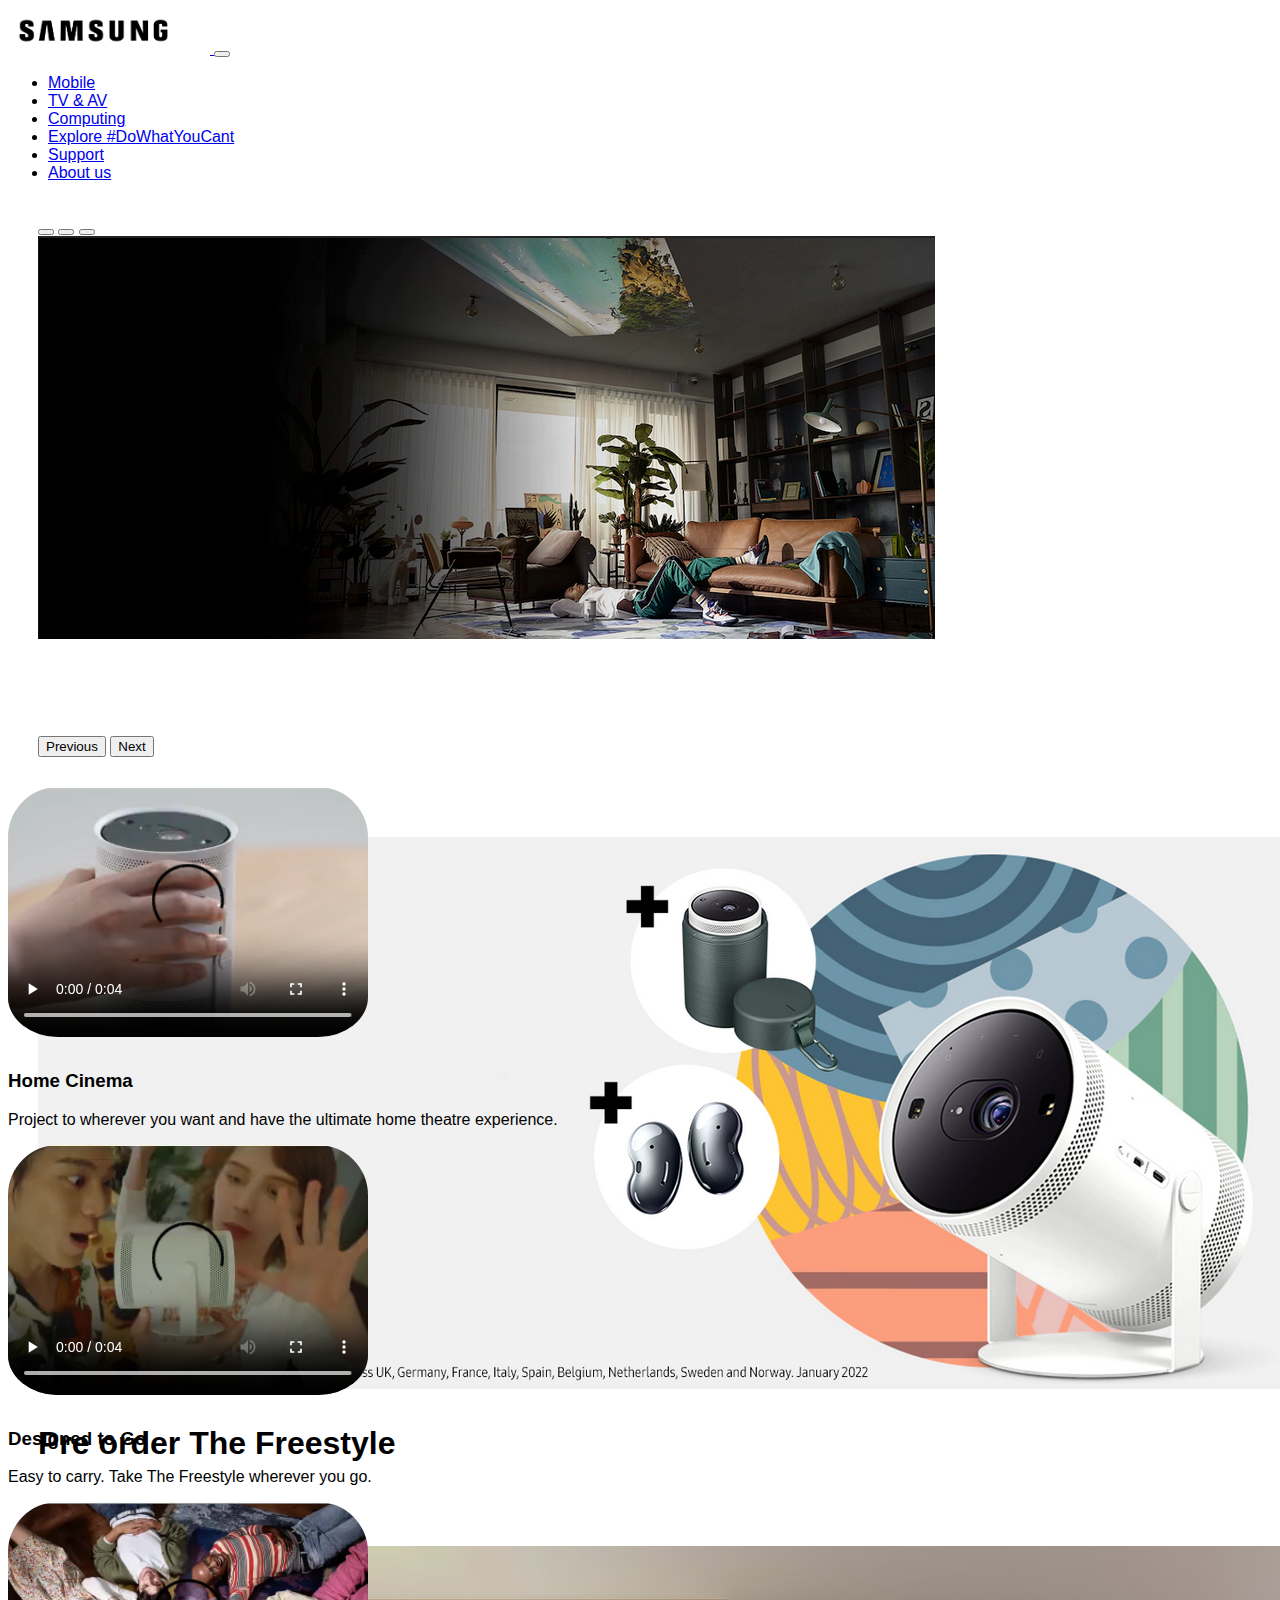
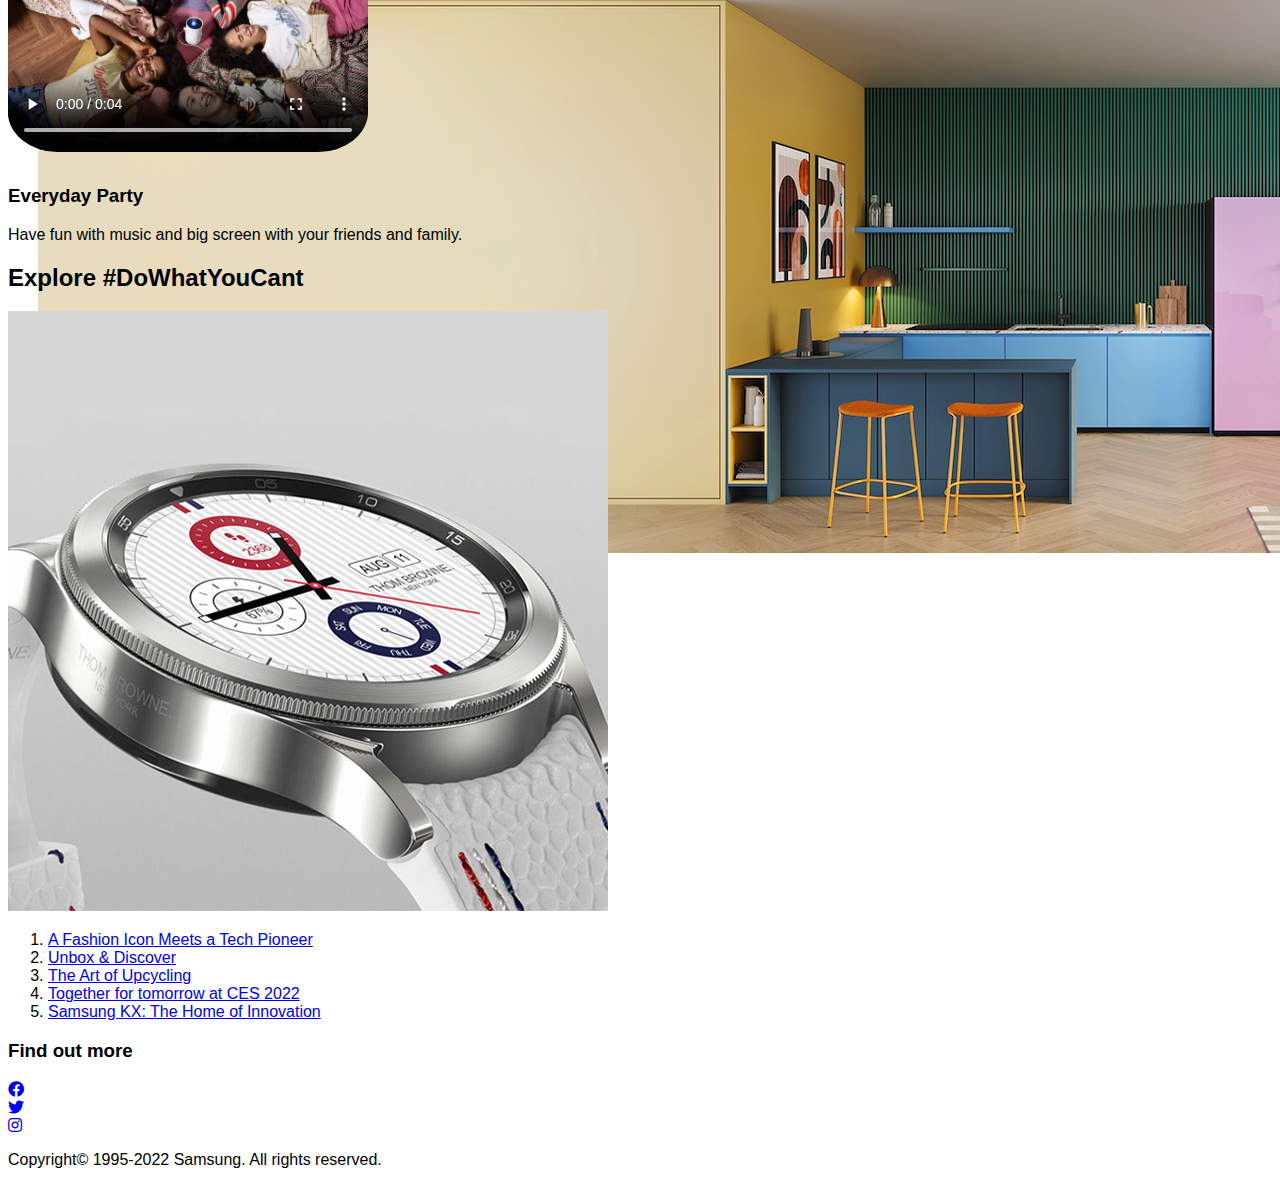
==== commit 955ac848: "centered text" ====
--- a/index.html
+++ b/index.html
@@ -85,7 +85,7 @@
           <button type="button" data-bs-target="#carouselExampleCaptions" data-bs-slide-to="2"></button>
         </div>
         <div class="carousel-inner">
-          <div class="carousel-item active">
+          <div class="carousel-item active main_kv">
             <img src="images/Main_KV_Home.png" class="d-block w-100" alt="...">
             <div class="carousel-caption d-none d-md-block text-start">
               <h1 class="fs-4 text">Reserve your place in line <br> for the Freestyle</h1>
@@ -195,11 +195,11 @@
      <!--Section 3-->
     <section class="container">
       <div class="row">
-        <h2 class=" text-center pt-5">Explore #DoWhatYouCant</h2>
+        <h2 class="text-center p-5">Explore #DoWhatYouCant</h2>
         <div class="col">
             <img
               src="images/Galaxy_watch.jpg"
-              alt="Galaxy watch"
+              alt="Galaxy watch" class=" col-12 img-responsive"
             />
         </div>
                 <div class=" col">
@@ -218,11 +218,11 @@
       <!--Footer-->
       <footer class="container">
         <div class="row">
-          <h3>Find out more</h3>
-          <div class="col"><a href="#" target="blank"><i class="fab fa-facebook"></i></a></div>
-          <div class="col"><a href="#" target="blank"><i class="fab fa-twitter"></i></i></a></div>
-          <div class="col"><a href="#"target="blank"><i class="fab fa-instagram"></i></i></a></div>
-          <p>Copyright© 1995-2022 Samsung. All rights reserved.</p>
+          <h3 class="text-center p-5">Find out more</h3>
+          <div class="col text-center"><a href="#" target="blank"><i class="fab fa-facebook"></i></a></div>
+          <div class="col text-center"><a href="#" target="blank"><i class="fab fa-twitter"></i></i></a></div>
+          <div class="col text-center"><a href="#"target="blank"><i class="fab fa-instagram"></i></i></a></div>
+          <p class="text-center p-2">Copyright© 1995-2022 Samsung. All rights reserved.</p>
         </div>
         <div class="copyright-text">
         
--- a/css/style.css
+++ b/css/style.css
@@ -115,6 +115,13 @@
   background-color: #505050;
 }
 
+@media screen and (max-width: 500px) {
+  .main_kv {
+    background: url(../videos/Main-KV_720x1080_mo.webm);
+    width: 100%;
+    height: auto;
+  }
+}
 #cards {
   display: flex;
   justify-content: space-around;
